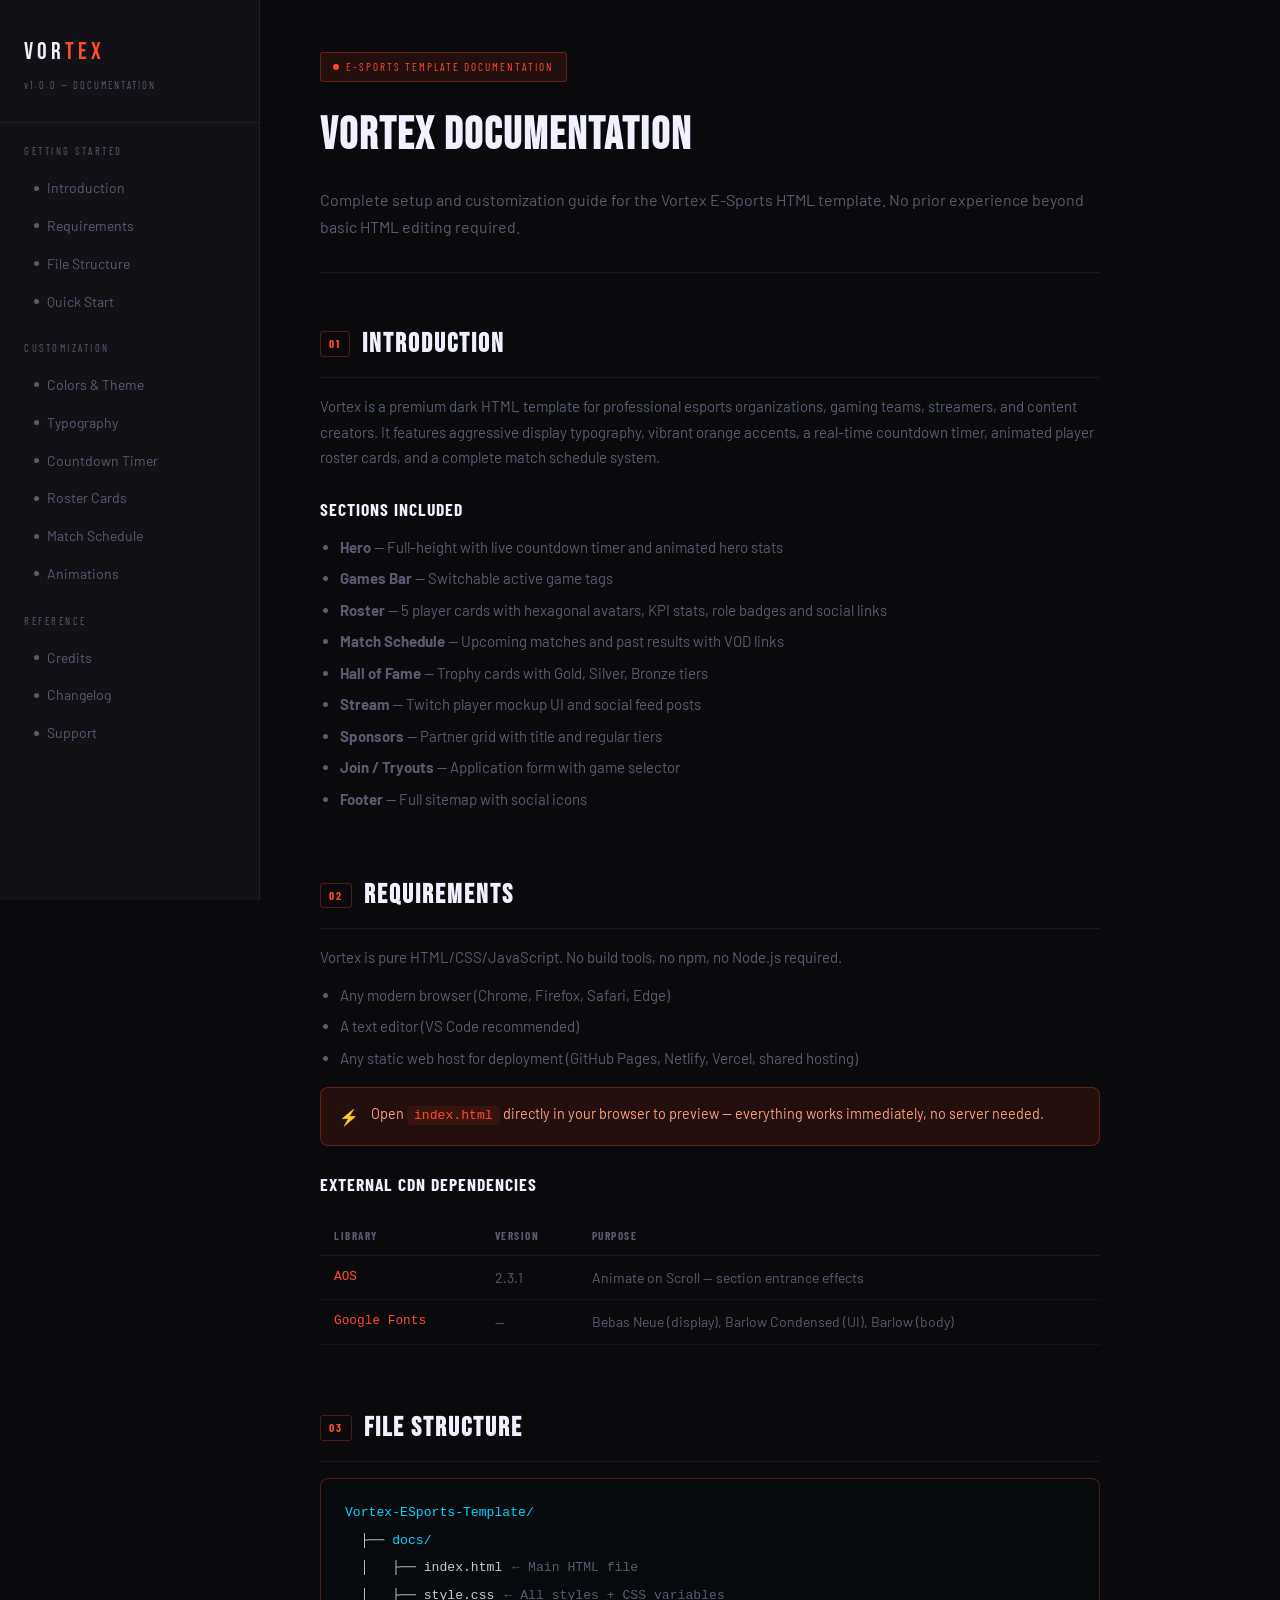
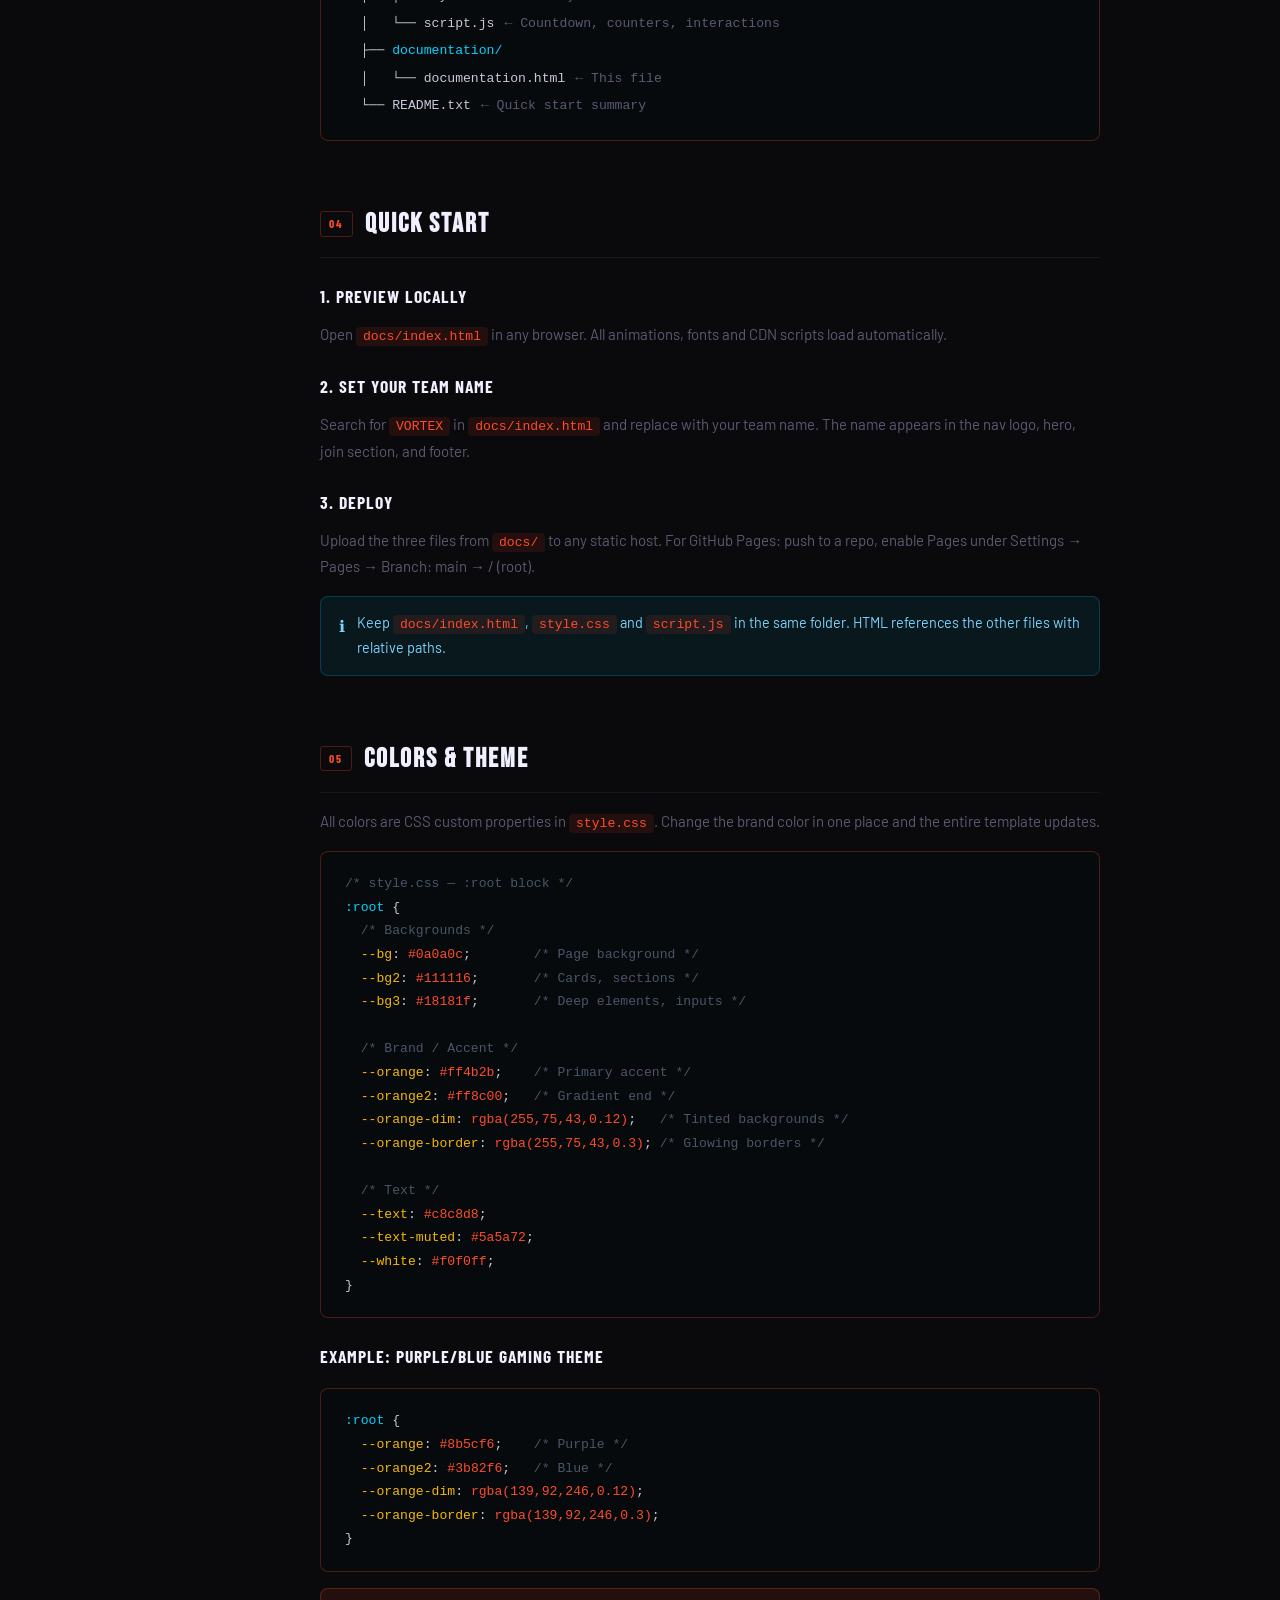
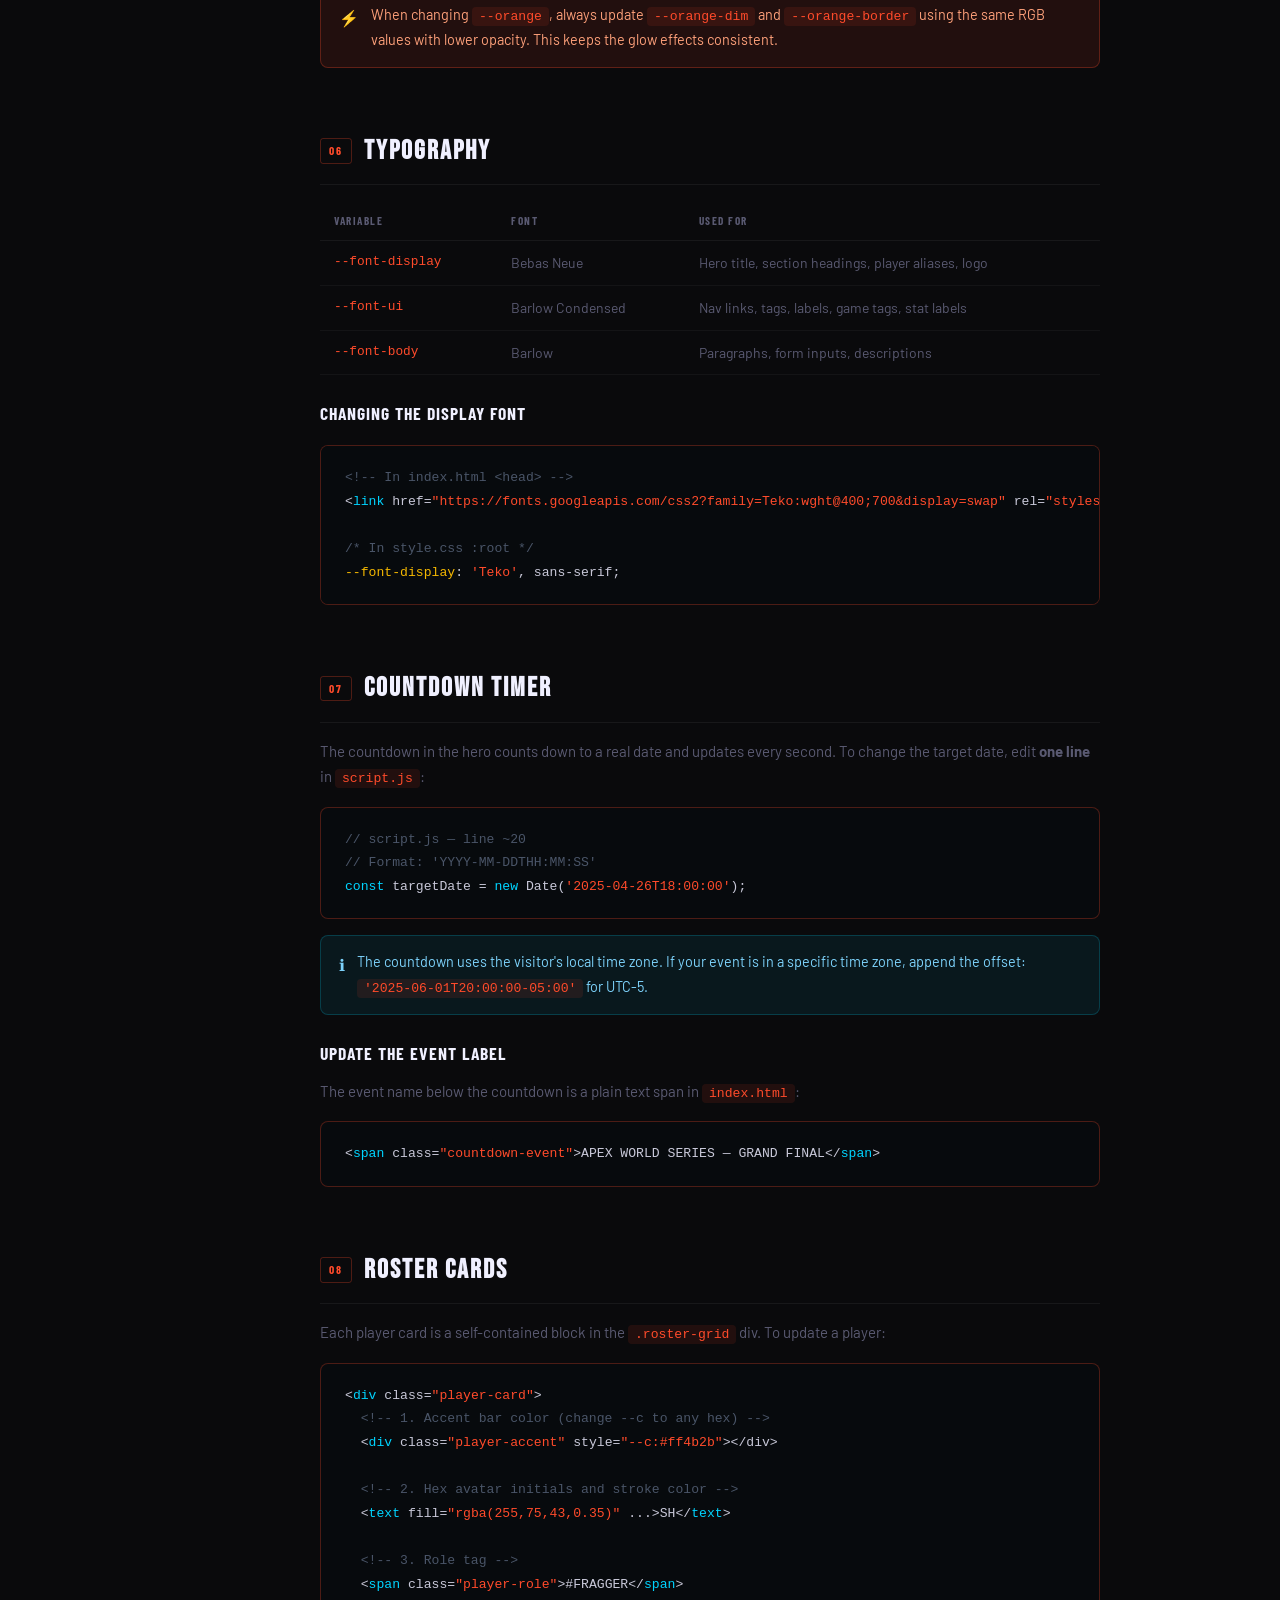
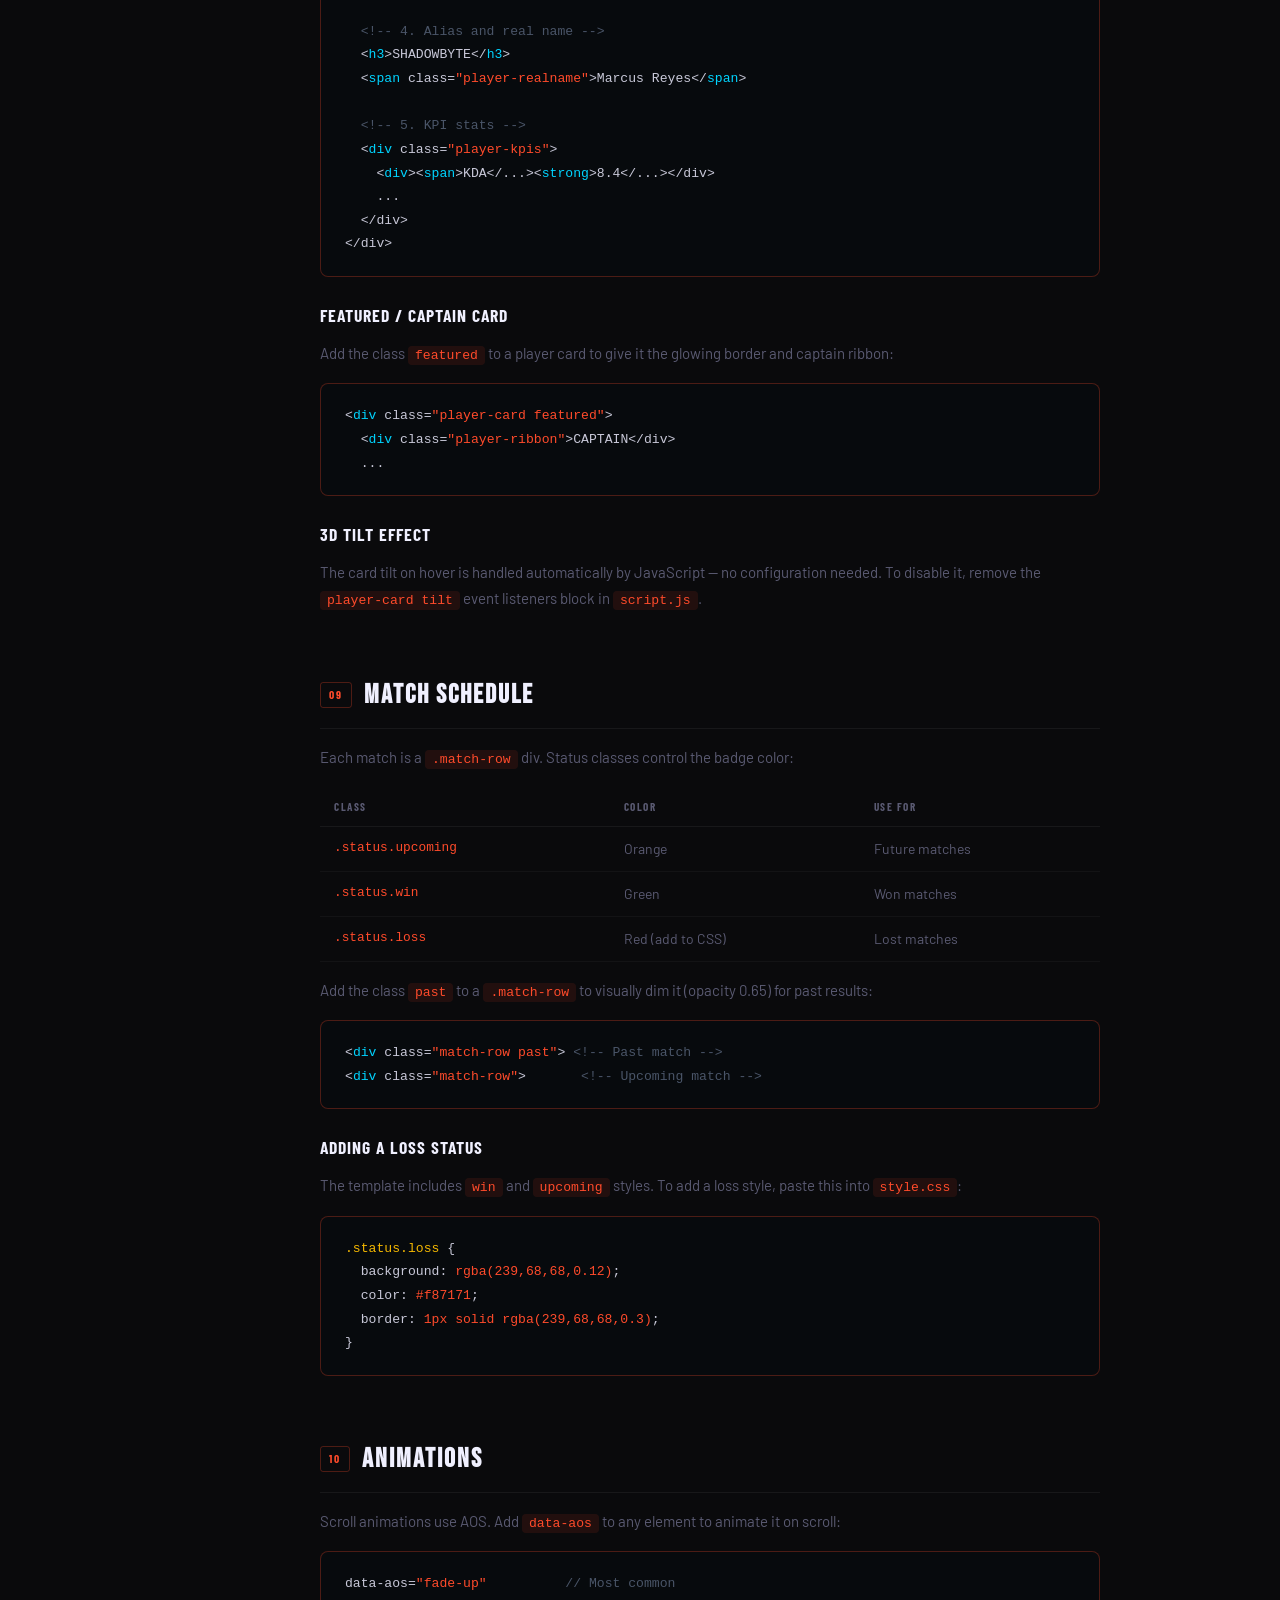
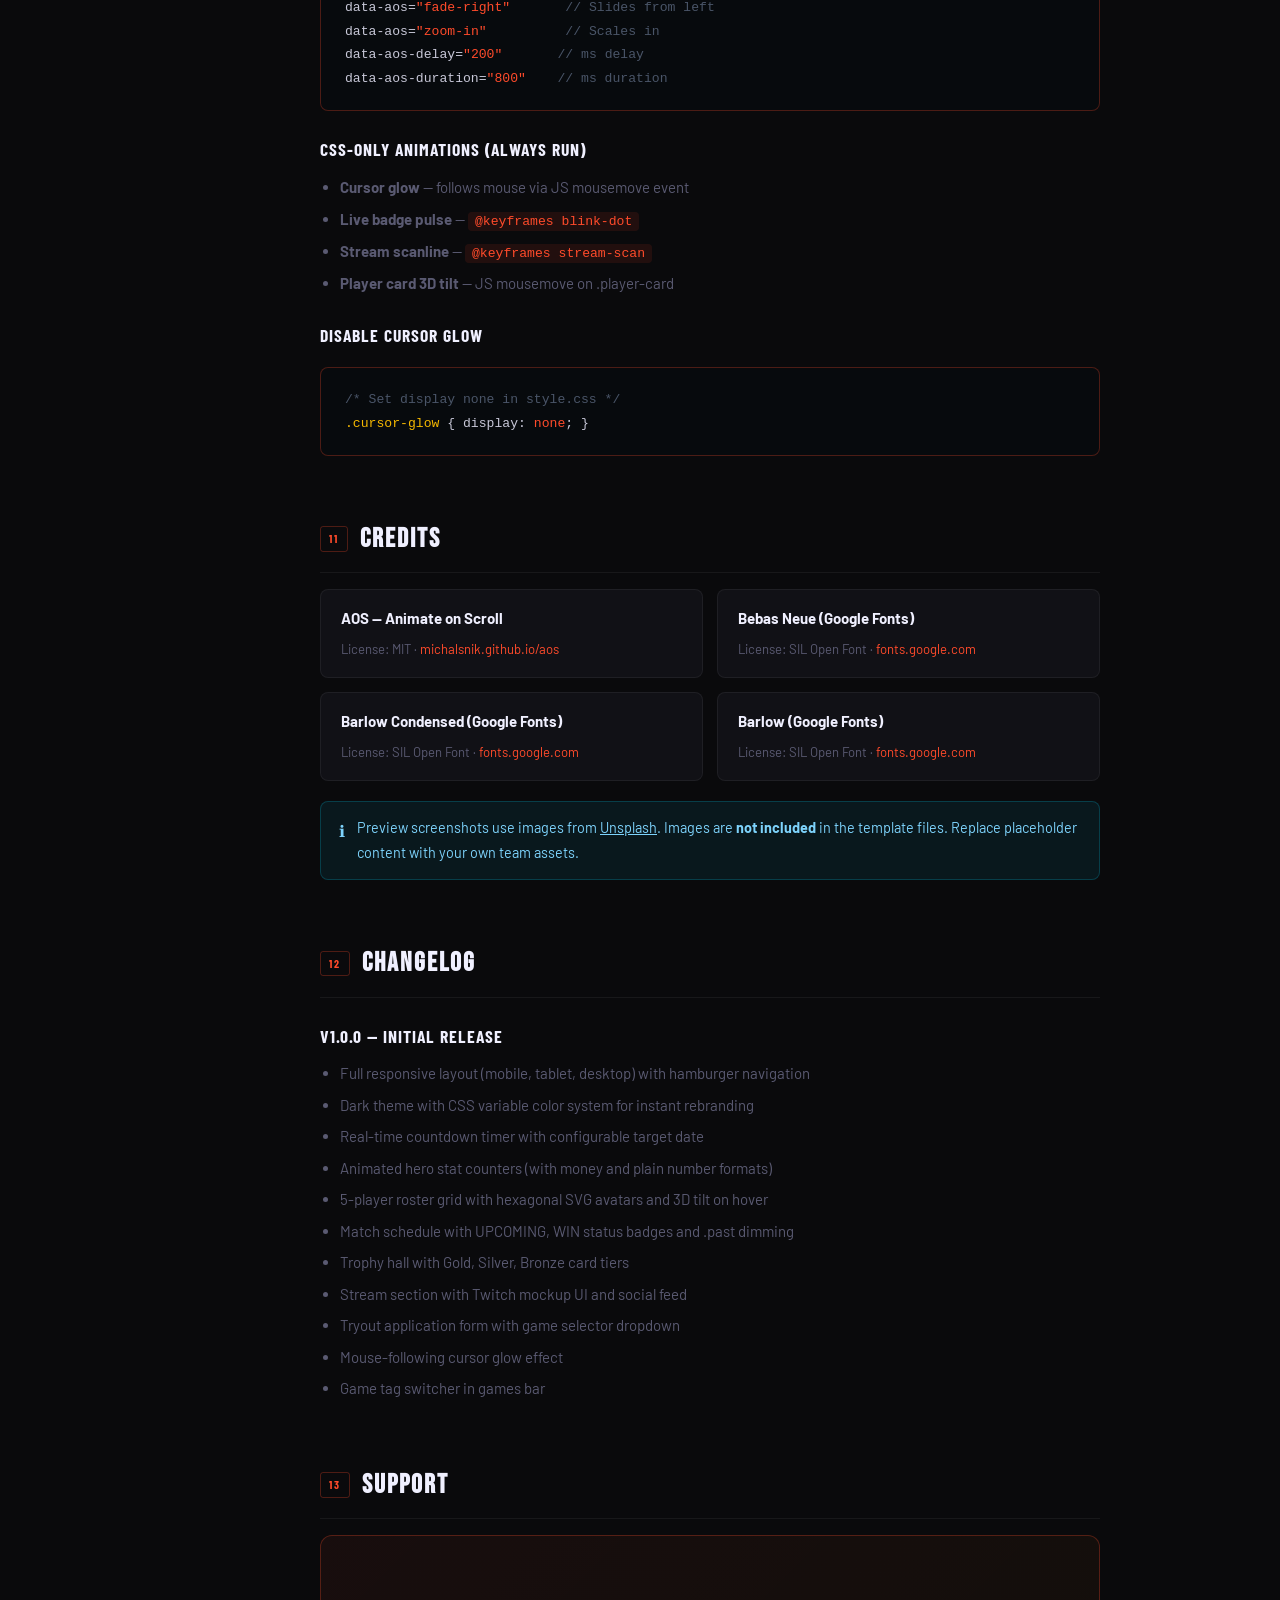
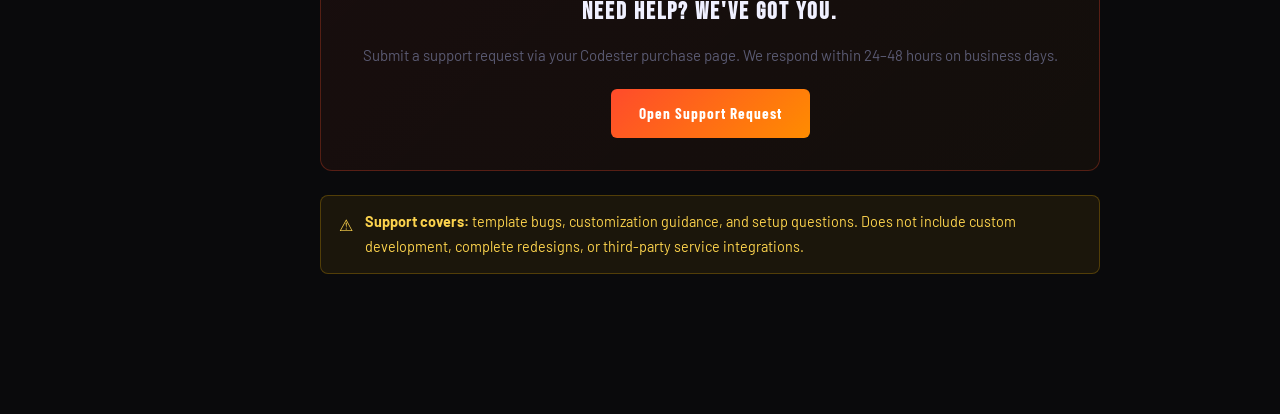
==== documentation/documentation.html @ 40eee5de "upload files" ====
<!DOCTYPE html>
<html lang="en">
<head>
  <meta charset="UTF-8"/>
  <meta name="viewport" content="width=device-width, initial-scale=1.0"/>
  <title>Vortex E-Sports — Documentation</title>
  <link rel="preconnect" href="https://fonts.googleapis.com">
  <link href="https://fonts.googleapis.com/css2?family=Bebas+Neue&family=Barlow+Condensed:wght@400;600;700&family=Barlow:wght@300;400;500&display=swap" rel="stylesheet">
  <style>
    :root {
      --bg: #0a0a0c; --bg2: #111116; --bg3: #18181f;
      --orange: #ff4b2b; --orange2: #ff8c00;
      --orange-dim: rgba(255,75,43,0.1); --orange-border: rgba(255,75,43,0.28);
      --text: #c8c8d8; --text-muted: #5a5a72; --white: #f0f0ff;
      --gold: #f5b800;
    }
    *, *::before, *::after { box-sizing: border-box; margin: 0; padding: 0; }
    html { scroll-behavior: smooth; }
    body { background: var(--bg); color: var(--text); font-family: 'Barlow', sans-serif; font-size: 15px; line-height: 1.7; display: flex; }

    /* Sidebar */
    .sidebar { width: 260px; min-height: 100vh; background: var(--bg2); border-right: 1px solid rgba(255,255,255,0.05); padding: 32px 0; position: fixed; top: 0; left: 0; overflow-y: auto; }
    .sidebar-logo { padding: 0 24px 28px; border-bottom: 1px solid rgba(255,255,255,0.05); margin-bottom: 20px; }
    .sidebar-logo .brand { font-family: 'Bebas Neue', sans-serif; font-size: 1.5rem; letter-spacing: 4px; color: var(--white); }
    .sidebar-logo .brand span { color: var(--orange); }
    .sidebar-logo .ver { font-family: 'Barlow Condensed', sans-serif; font-size: 0.65rem; letter-spacing: 2px; color: var(--text-muted); display: block; margin-top: 4px; }
    .nav-group { padding: 0 24px; }
    .nav-group-title { font-family: 'Barlow Condensed', sans-serif; font-size: 0.65rem; letter-spacing: 2.5px; text-transform: uppercase; color: var(--text-muted); margin: 20px 0 8px; }
    .nav-group a { display: flex; align-items: center; gap: 8px; padding: 7px 10px; border-radius: 5px; color: var(--text-muted); font-size: 0.875rem; text-decoration: none; transition: all 0.2s; }
    .nav-group a .dot { width: 5px; height: 5px; border-radius: 50%; background: currentColor; flex-shrink: 0; }
    .nav-group a:hover { background: var(--orange-dim); color: var(--orange); }

    /* Main */
    .main { margin-left: 260px; flex: 1; padding: 52px 60px 80px; max-width: 900px; }
    .page-header { border-bottom: 1px solid rgba(255,255,255,0.06); padding-bottom: 32px; margin-bottom: 48px; }
    .tag { display: inline-flex; align-items: center; gap: 7px; font-family: 'Barlow Condensed', sans-serif; font-size: 0.7rem; letter-spacing: 2px; color: var(--orange); border: 1px solid var(--orange-border); padding: 4px 12px; border-radius: 3px; background: var(--orange-dim); margin-bottom: 16px; }
    .tag-dot { width: 6px; height: 6px; border-radius: 50%; background: var(--orange); animation: blink 1.5s ease-in-out infinite; }
    @keyframes blink { 0%,100%{opacity:1} 50%{opacity:0.3} }
    .page-header h1 { font-family: 'Bebas Neue', sans-serif; font-size: 2.8rem; letter-spacing: 2px; color: var(--white); margin-bottom: 12px; }
    .page-header p { color: var(--text-muted); font-size: 1rem; }

    /* Sections */
    .doc-section { margin-bottom: 60px; scroll-margin-top: 32px; }
    .doc-section h2 { font-family: 'Bebas Neue', sans-serif; font-size: 1.7rem; letter-spacing: 2px; color: var(--white); margin-bottom: 16px; padding-bottom: 10px; border-bottom: 1px solid rgba(255,255,255,0.06); display: flex; align-items: center; gap: 12px; }
    .doc-section h2 .num { font-family: 'Barlow Condensed', sans-serif; font-size: 0.72rem; letter-spacing: 2px; color: var(--orange); border: 1px solid var(--orange-border); padding: 2px 8px; border-radius: 3px; }
    .doc-section h3 { font-family: 'Barlow Condensed', sans-serif; font-size: 1.1rem; font-weight: 700; letter-spacing: 1px; color: var(--white); margin: 24px 0 10px; text-transform: uppercase; }
    .doc-section p { color: var(--text-muted); margin-bottom: 12px; }
    .doc-section ul, .doc-section ol { padding-left: 20px; color: var(--text-muted); margin-bottom: 12px; }
    .doc-section li { margin-bottom: 6px; }

    pre { background: #070a0d; border: 1px solid var(--orange-border); border-radius: 8px; padding: 20px 24px; overflow-x: auto; margin: 16px 0; font-family: 'Courier New', monospace; font-size: 0.82rem; line-height: 1.8; color: var(--text); }
    code { font-family: 'Courier New', monospace; font-size: 0.82rem; background: var(--orange-dim); color: var(--orange); padding: 2px 7px; border-radius: 4px; }
    pre code { background: none; padding: 0; color: var(--text); }
    .cm { color: #4a5568; } .kw { color: #00d4ff; } .st { color: var(--orange); } .pr { color: #f5b800; }

    .file-tree { background: #070a0d; border: 1px solid var(--orange-border); border-radius: 8px; padding: 20px 24px; font-family: 'Courier New', monospace; font-size: 0.82rem; line-height: 2.1; margin: 16px 0; }
    .ft-folder { color: #00d4ff; } .ft-file { color: var(--text); } .ft-desc { color: var(--text-muted); margin-left: 10px; }

    table { width: 100%; border-collapse: collapse; margin: 16px 0; font-size: 0.875rem; }
    th { font-family: 'Barlow Condensed', sans-serif; font-size: 0.7rem; letter-spacing: 1.5px; text-transform: uppercase; color: var(--text-muted); text-align: left; padding: 10px 14px; border-bottom: 1px solid rgba(255,255,255,0.06); }
    td { padding: 10px 14px; border-bottom: 1px solid rgba(255,255,255,0.04); vertical-align: top; color: var(--text-muted); }
    td:first-child { font-family: 'Courier New', monospace; color: var(--orange); font-size: 0.8rem; }
    tr:hover td { background: rgba(255,255,255,0.015); }

    .callout { display: flex; gap: 12px; align-items: flex-start; padding: 14px 18px; border-radius: 8px; margin: 16px 0; font-size: 0.9rem; }
    .callout-icon { font-size: 1rem; flex-shrink: 0; margin-top: 1px; }
    .callout.info { background: rgba(0,212,255,0.07); border: 1px solid rgba(0,212,255,0.2); color: #7dd3fc; }
    .callout.tip { background: var(--orange-dim); border: 1px solid var(--orange-border); color: #fda07a; }
    .callout.warning { background: rgba(245,184,0,0.07); border: 1px solid rgba(245,184,0,0.25); color: #fcd34d; }

    .credits-grid { display: grid; grid-template-columns: repeat(2,1fr); gap: 14px; margin-top: 16px; }
    .credit-card { background: var(--bg2); border: 1px solid rgba(255,255,255,0.06); border-radius: 8px; padding: 16px 20px; }
    .credit-card strong { display: block; color: var(--white); margin-bottom: 4px; }
    .credit-card span { color: var(--text-muted); font-size: 0.82rem; }
    .credit-card a { color: var(--orange); text-decoration: none; }
    .credit-card a:hover { text-decoration: underline; }

    .support-box { background: linear-gradient(135deg, rgba(255,75,43,0.06), rgba(255,140,0,0.04)); border: 1px solid var(--orange-border); border-radius: 12px; padding: 32px; text-align: center; margin-top: 16px; }
    .support-box h3 { font-family: 'Bebas Neue', sans-serif; font-size: 1.5rem; letter-spacing: 2px; color: var(--white); margin-bottom: 10px; }
    .support-box p { color: var(--text-muted); margin-bottom: 20px; }
    .support-btn { display: inline-flex; align-items: center; gap: 8px; background: linear-gradient(135deg, var(--orange), var(--orange2)); color: #fff; font-family: 'Barlow Condensed', sans-serif; font-weight: 700; letter-spacing: 1px; padding: 12px 28px; border-radius: 6px; text-decoration: none; font-size: 0.95rem; }

    @media (max-width: 768px) { .sidebar { display: none; } .main { margin-left: 0; padding: 32px 24px 60px; } .credits-grid { grid-template-columns: 1fr; } }
  </style>
</head>
<body>

<aside class="sidebar">
  <div class="sidebar-logo">
    <div class="brand">VOR<span>TEX</span></div>
    <span class="ver">v1.0.0 — DOCUMENTATION</span>
  </div>
  <div class="nav-group">
    <div class="nav-group-title">Getting Started</div>
    <a href="#intro"><span class="dot"></span> Introduction</a>
    <a href="#requirements"><span class="dot"></span> Requirements</a>
    <a href="#structure"><span class="dot"></span> File Structure</a>
    <a href="#quickstart"><span class="dot"></span> Quick Start</a>
  </div>
  <div class="nav-group">
    <div class="nav-group-title">Customization</div>
    <a href="#colors"><span class="dot"></span> Colors & Theme</a>
    <a href="#typography"><span class="dot"></span> Typography</a>
    <a href="#countdown"><span class="dot"></span> Countdown Timer</a>
    <a href="#roster"><span class="dot"></span> Roster Cards</a>
    <a href="#matches"><span class="dot"></span> Match Schedule</a>
    <a href="#animations"><span class="dot"></span> Animations</a>
  </div>
  <div class="nav-group">
    <div class="nav-group-title">Reference</div>
    <a href="#credits"><span class="dot"></span> Credits</a>
    <a href="#changelog"><span class="dot"></span> Changelog</a>
    <a href="#support"><span class="dot"></span> Support</a>
  </div>
</aside>

<main class="main">

  <div class="page-header">
    <div class="tag"><span class="tag-dot"></span> E-SPORTS TEMPLATE DOCUMENTATION</div>
    <h1>VORTEX DOCUMENTATION</h1>
    <p>Complete setup and customization guide for the Vortex E-Sports HTML template. No prior experience beyond basic HTML editing required.</p>
  </div>

  <section class="doc-section" id="intro">
    <h2><span class="num">01</span> Introduction</h2>
    <p>Vortex is a premium dark HTML template for professional esports organizations, gaming teams, streamers, and content creators. It features aggressive display typography, vibrant orange accents, a real-time countdown timer, animated player roster cards, and a complete match schedule system.</p>
    <h3>Sections Included</h3>
    <ul>
      <li><strong>Hero</strong> — Full-height with live countdown timer and animated hero stats</li>
      <li><strong>Games Bar</strong> — Switchable active game tags</li>
      <li><strong>Roster</strong> — 5 player cards with hexagonal avatars, KPI stats, role badges and social links</li>
      <li><strong>Match Schedule</strong> — Upcoming matches and past results with VOD links</li>
      <li><strong>Hall of Fame</strong> — Trophy cards with Gold, Silver, Bronze tiers</li>
      <li><strong>Stream</strong> — Twitch player mockup UI and social feed posts</li>
      <li><strong>Sponsors</strong> — Partner grid with title and regular tiers</li>
      <li><strong>Join / Tryouts</strong> — Application form with game selector</li>
      <li><strong>Footer</strong> — Full sitemap with social icons</li>
    </ul>
  </section>

  <section class="doc-section" id="requirements">
    <h2><span class="num">02</span> Requirements</h2>
    <p>Vortex is pure HTML/CSS/JavaScript. No build tools, no npm, no Node.js required.</p>
    <ul>
      <li>Any modern browser (Chrome, Firefox, Safari, Edge)</li>
      <li>A text editor (VS Code recommended)</li>
      <li>Any static web host for deployment (GitHub Pages, Netlify, Vercel, shared hosting)</li>
    </ul>
    <div class="callout tip">
      <span class="callout-icon">⚡</span>
      <span>Open <code>index.html</code> directly in your browser to preview — everything works immediately, no server needed.</span>
    </div>
    <h3>External CDN Dependencies</h3>
    <table>
      <tr><th>Library</th><th>Version</th><th>Purpose</th></tr>
      <tr><td>AOS</td><td>2.3.1</td><td>Animate on Scroll — section entrance effects</td></tr>
      <tr><td>Google Fonts</td><td>—</td><td>Bebas Neue (display), Barlow Condensed (UI), Barlow (body)</td></tr>
    </table>
  </section>

  <section class="doc-section" id="structure">
    <h2><span class="num">03</span> File Structure</h2>
    <div class="file-tree">
      <div><span class="ft-folder">Vortex-ESports-Template/</span></div>
      <div>&nbsp;&nbsp;├── <span class="ft-folder">docs/</span></div>
      <div>&nbsp;&nbsp;│&nbsp;&nbsp;&nbsp;├── <span class="ft-file">index.html</span><span class="ft-desc">← Main HTML file</span></div>
      <div>&nbsp;&nbsp;│&nbsp;&nbsp;&nbsp;├── <span class="ft-file">style.css</span><span class="ft-desc">← All styles + CSS variables</span></div>
      <div>&nbsp;&nbsp;│&nbsp;&nbsp;&nbsp;└── <span class="ft-file">script.js</span><span class="ft-desc">← Countdown, counters, interactions</span></div>
      <div>&nbsp;&nbsp;├── <span class="ft-folder">documentation/</span></div>
      <div>&nbsp;&nbsp;│&nbsp;&nbsp;&nbsp;└── <span class="ft-file">documentation.html</span><span class="ft-desc">← This file</span></div>
      <div>&nbsp;&nbsp;└── <span class="ft-file">README.txt</span><span class="ft-desc">← Quick start summary</span></div>
    </div>
  </section>

  <section class="doc-section" id="quickstart">
    <h2><span class="num">04</span> Quick Start</h2>
    <h3>1. Preview locally</h3>
    <p>Open <code>docs/index.html</code> in any browser. All animations, fonts and CDN scripts load automatically.</p>
    <h3>2. Set your team name</h3>
    <p>Search for <code>VORTEX</code> in <code>docs/index.html</code> and replace with your team name. The name appears in the nav logo, hero, join section, and footer.</p>
    <h3>3. Deploy</h3>
    <p>Upload the three files from <code>docs/</code> to any static host. For GitHub Pages: push to a repo, enable Pages under Settings → Pages → Branch: main → / (root).</p>
    <div class="callout info">
      <span class="callout-icon">ℹ</span>
      <span>Keep <code>docs/index.html</code>, <code>style.css</code> and <code>script.js</code> in the same folder. HTML references the other files with relative paths.</span>
    </div>
  </section>

  <section class="doc-section" id="colors">
    <h2><span class="num">05</span> Colors & Theme</h2>
    <p>All colors are CSS custom properties in <code>style.css</code>. Change the brand color in one place and the entire template updates.</p>
    <pre><span class="cm">/* style.css — :root block */</span>
<span class="kw">:root</span> {
  <span class="cm">/* Backgrounds */</span>
  <span class="pr">--bg</span>: <span class="st">#0a0a0c</span>;        <span class="cm">/* Page background */</span>
  <span class="pr">--bg2</span>: <span class="st">#111116</span>;       <span class="cm">/* Cards, sections */</span>
  <span class="pr">--bg3</span>: <span class="st">#18181f</span>;       <span class="cm">/* Deep elements, inputs */</span>

  <span class="cm">/* Brand / Accent */</span>
  <span class="pr">--orange</span>: <span class="st">#ff4b2b</span>;    <span class="cm">/* Primary accent */</span>
  <span class="pr">--orange2</span>: <span class="st">#ff8c00</span>;   <span class="cm">/* Gradient end */</span>
  <span class="pr">--orange-dim</span>: <span class="st">rgba(255,75,43,0.12)</span>;   <span class="cm">/* Tinted backgrounds */</span>
  <span class="pr">--orange-border</span>: <span class="st">rgba(255,75,43,0.3)</span>; <span class="cm">/* Glowing borders */</span>

  <span class="cm">/* Text */</span>
  <span class="pr">--text</span>: <span class="st">#c8c8d8</span>;
  <span class="pr">--text-muted</span>: <span class="st">#5a5a72</span>;
  <span class="pr">--white</span>: <span class="st">#f0f0ff</span>;
}</pre>
    <h3>Example: Purple/Blue gaming theme</h3>
    <pre><span class="kw">:root</span> {
  <span class="pr">--orange</span>: <span class="st">#8b5cf6</span>;    <span class="cm">/* Purple */</span>
  <span class="pr">--orange2</span>: <span class="st">#3b82f6</span>;   <span class="cm">/* Blue */</span>
  <span class="pr">--orange-dim</span>: <span class="st">rgba(139,92,246,0.12)</span>;
  <span class="pr">--orange-border</span>: <span class="st">rgba(139,92,246,0.3)</span>;
}</pre>
    <div class="callout tip">
      <span class="callout-icon">⚡</span>
      <span>When changing <code>--orange</code>, always update <code>--orange-dim</code> and <code>--orange-border</code> using the same RGB values with lower opacity. This keeps the glow effects consistent.</span>
    </div>
  </section>

  <section class="doc-section" id="typography">
    <h2><span class="num">06</span> Typography</h2>
    <table>
      <tr><th>Variable</th><th>Font</th><th>Used for</th></tr>
      <tr><td>--font-display</td><td>Bebas Neue</td><td>Hero title, section headings, player aliases, logo</td></tr>
      <tr><td>--font-ui</td><td>Barlow Condensed</td><td>Nav links, tags, labels, game tags, stat labels</td></tr>
      <tr><td>--font-body</td><td>Barlow</td><td>Paragraphs, form inputs, descriptions</td></tr>
    </table>
    <h3>Changing the display font</h3>
    <pre><span class="cm">&lt;!-- In index.html &lt;head&gt; --&gt;</span>
&lt;<span class="kw">link</span> href=<span class="st">"https://fonts.googleapis.com/css2?family=Teko:wght@400;700&display=swap"</span> rel=<span class="st">"stylesheet"</span>&gt;

<span class="cm">/* In style.css :root */</span>
<span class="pr">--font-display</span>: <span class="st">'Teko'</span>, sans-serif;</pre>
  </section>

  <section class="doc-section" id="countdown">
    <h2><span class="num">07</span> Countdown Timer</h2>
    <p>The countdown in the hero counts down to a real date and updates every second. To change the target date, edit <strong>one line</strong> in <code>script.js</code>:</p>
    <pre><span class="cm">// script.js — line ~20</span>
<span class="cm">// Format: 'YYYY-MM-DDTHH:MM:SS'</span>
<span class="kw">const</span> targetDate = <span class="kw">new</span> Date(<span class="st">'2025-04-26T18:00:00'</span>);</pre>
    <div class="callout info">
      <span class="callout-icon">ℹ</span>
      <span>The countdown uses the visitor's local time zone. If your event is in a specific time zone, append the offset: <code>'2025-06-01T20:00:00-05:00'</code> for UTC-5.</span>
    </div>
    <h3>Update the event label</h3>
    <p>The event name below the countdown is a plain text span in <code>index.html</code>:</p>
    <pre>&lt;<span class="kw">span</span> class=<span class="st">"countdown-event"</span>&gt;APEX WORLD SERIES — GRAND FINAL&lt;/<span class="kw">span</span>&gt;</pre>
  </section>

  <section class="doc-section" id="roster">
    <h2><span class="num">08</span> Roster Cards</h2>
    <p>Each player card is a self-contained block in the <code>.roster-grid</code> div. To update a player:</p>
    <pre>&lt;<span class="kw">div</span> class=<span class="st">"player-card"</span>&gt;
  <span class="cm">&lt;!-- 1. Accent bar color (change --c to any hex) --&gt;</span>
  &lt;<span class="kw">div</span> class=<span class="st">"player-accent"</span> style=<span class="st">"--c:#ff4b2b"</span>&gt;&lt;/div&gt;

  <span class="cm">&lt;!-- 2. Hex avatar initials and stroke color --&gt;</span>
  &lt;<span class="kw">text</span> fill=<span class="st">"rgba(255,75,43,0.35)"</span> ...&gt;SH&lt;/<span class="kw">text</span>&gt;

  <span class="cm">&lt;!-- 3. Role tag --&gt;</span>
  &lt;<span class="kw">span</span> class=<span class="st">"player-role"</span>&gt;#FRAGGER&lt;/<span class="kw">span</span>&gt;

  <span class="cm">&lt;!-- 4. Alias and real name --&gt;</span>
  &lt;<span class="kw">h3</span>&gt;SHADOWBYTE&lt;/<span class="kw">h3</span>&gt;
  &lt;<span class="kw">span</span> class=<span class="st">"player-realname"</span>&gt;Marcus Reyes&lt;/<span class="kw">span</span>&gt;

  <span class="cm">&lt;!-- 5. KPI stats --&gt;</span>
  &lt;<span class="kw">div</span> class=<span class="st">"player-kpis"</span>&gt;
    &lt;<span class="kw">div</span>&gt;&lt;<span class="kw">span</span>&gt;KDA&lt;/...&gt;&lt;<span class="kw">strong</span>&gt;8.4&lt;/...&gt;&lt;/div&gt;
    ...
  &lt;/div&gt;
&lt;/div&gt;</pre>
    <h3>Featured / Captain card</h3>
    <p>Add the class <code>featured</code> to a player card to give it the glowing border and captain ribbon:</p>
    <pre>&lt;<span class="kw">div</span> class=<span class="st">"player-card featured"</span>&gt;
  &lt;<span class="kw">div</span> class=<span class="st">"player-ribbon"</span>&gt;CAPTAIN&lt;/div&gt;
  ...</pre>
    <h3>3D Tilt effect</h3>
    <p>The card tilt on hover is handled automatically by JavaScript — no configuration needed. To disable it, remove the <code>player-card tilt</code> event listeners block in <code>script.js</code>.</p>
  </section>

  <section class="doc-section" id="matches">
    <h2><span class="num">09</span> Match Schedule</h2>
    <p>Each match is a <code>.match-row</code> div. Status classes control the badge color:</p>
    <table>
      <tr><th>Class</th><th>Color</th><th>Use for</th></tr>
      <tr><td>.status.upcoming</td><td>Orange</td><td>Future matches</td></tr>
      <tr><td>.status.win</td><td>Green</td><td>Won matches</td></tr>
      <tr><td>.status.loss</td><td>Red (add to CSS)</td><td>Lost matches</td></tr>
    </table>
    <p>Add the class <code>past</code> to a <code>.match-row</code> to visually dim it (opacity 0.65) for past results:</p>
    <pre>&lt;<span class="kw">div</span> class=<span class="st">"match-row past"</span>&gt; <span class="cm">&lt;!-- Past match --&gt;</span>
&lt;<span class="kw">div</span> class=<span class="st">"match-row"</span>&gt;       <span class="cm">&lt;!-- Upcoming match --&gt;</span></pre>
    <h3>Adding a loss status</h3>
    <p>The template includes <code>win</code> and <code>upcoming</code> styles. To add a loss style, paste this into <code>style.css</code>:</p>
    <pre><span class="pr">.status.loss</span> {
  background: <span class="st">rgba(239,68,68,0.12)</span>;
  color: <span class="st">#f87171</span>;
  border: <span class="st">1px solid rgba(239,68,68,0.3)</span>;
}</pre>
  </section>

  <section class="doc-section" id="animations">
    <h2><span class="num">10</span> Animations</h2>
    <p>Scroll animations use AOS. Add <code>data-aos</code> to any element to animate it on scroll:</p>
    <pre>data-aos=<span class="st">"fade-up"</span>          <span class="cm">// Most common</span>
data-aos=<span class="st">"fade-right"</span>       <span class="cm">// Slides from left</span>
data-aos=<span class="st">"zoom-in"</span>          <span class="cm">// Scales in</span>
data-aos-delay=<span class="st">"200"</span>       <span class="cm">// ms delay</span>
data-aos-duration=<span class="st">"800"</span>    <span class="cm">// ms duration</span></pre>
    <h3>CSS-only animations (always run)</h3>
    <ul>
      <li><strong>Cursor glow</strong> — follows mouse via JS mousemove event</li>
      <li><strong>Live badge pulse</strong> — <code>@keyframes blink-dot</code></li>
      <li><strong>Stream scanline</strong> — <code>@keyframes stream-scan</code></li>
      <li><strong>Player card 3D tilt</strong> — JS mousemove on .player-card</li>
    </ul>
    <h3>Disable cursor glow</h3>
    <pre><span class="cm">/* Set display none in style.css */</span>
<span class="pr">.cursor-glow</span> { display: <span class="st">none</span>; }</pre>
  </section>

  <section class="doc-section" id="credits">
    <h2><span class="num">11</span> Credits</h2>
    <div class="credits-grid">
      <div class="credit-card"><strong>AOS — Animate on Scroll</strong><span>License: MIT · <a href="https://michalsnik.github.io/aos/" target="_blank">michalsnik.github.io/aos</a></span></div>
      <div class="credit-card"><strong>Bebas Neue (Google Fonts)</strong><span>License: SIL Open Font · <a href="https://fonts.google.com/specimen/Bebas+Neue" target="_blank">fonts.google.com</a></span></div>
      <div class="credit-card"><strong>Barlow Condensed (Google Fonts)</strong><span>License: SIL Open Font · <a href="https://fonts.google.com/specimen/Barlow+Condensed" target="_blank">fonts.google.com</a></span></div>
      <div class="credit-card"><strong>Barlow (Google Fonts)</strong><span>License: SIL Open Font · <a href="https://fonts.google.com/specimen/Barlow" target="_blank">fonts.google.com</a></span></div>
    </div>
    <div class="callout info" style="margin-top:20px">
      <span class="callout-icon">ℹ</span>
      <span>Preview screenshots use images from <a href="https://unsplash.com" style="color:#7dd3fc">Unsplash</a>. Images are <strong>not included</strong> in the template files. Replace placeholder content with your own team assets.</span>
    </div>
  </section>

  <section class="doc-section" id="changelog">
    <h2><span class="num">12</span> Changelog</h2>
    <h3>v1.0.0 — Initial Release</h3>
    <ul>
      <li>Full responsive layout (mobile, tablet, desktop) with hamburger navigation</li>
      <li>Dark theme with CSS variable color system for instant rebranding</li>
      <li>Real-time countdown timer with configurable target date</li>
      <li>Animated hero stat counters (with money and plain number formats)</li>
      <li>5-player roster grid with hexagonal SVG avatars and 3D tilt on hover</li>
      <li>Match schedule with UPCOMING, WIN status badges and .past dimming</li>
      <li>Trophy hall with Gold, Silver, Bronze card tiers</li>
      <li>Stream section with Twitch mockup UI and social feed</li>
      <li>Tryout application form with game selector dropdown</li>
      <li>Mouse-following cursor glow effect</li>
      <li>Game tag switcher in games bar</li>
    </ul>
  </section>

  <section class="doc-section" id="support">
    <h2><span class="num">13</span> Support</h2>
    <div class="support-box">
      <h3>NEED HELP? WE'VE GOT YOU.</h3>
      <p>Submit a support request via your Codester purchase page. We respond within 24–48 hours on business days.</p>
      <a href="https://www.codester.com" class="support-btn">Open Support Request</a>
    </div>
    <div class="callout warning" style="margin-top:24px">
      <span class="callout-icon">⚠</span>
      <span><strong>Support covers:</strong> template bugs, customization guidance, and setup questions. Does not include custom development, complete redesigns, or third-party service integrations.</span>
    </div>
  </section>

</main>
</body>
</html>
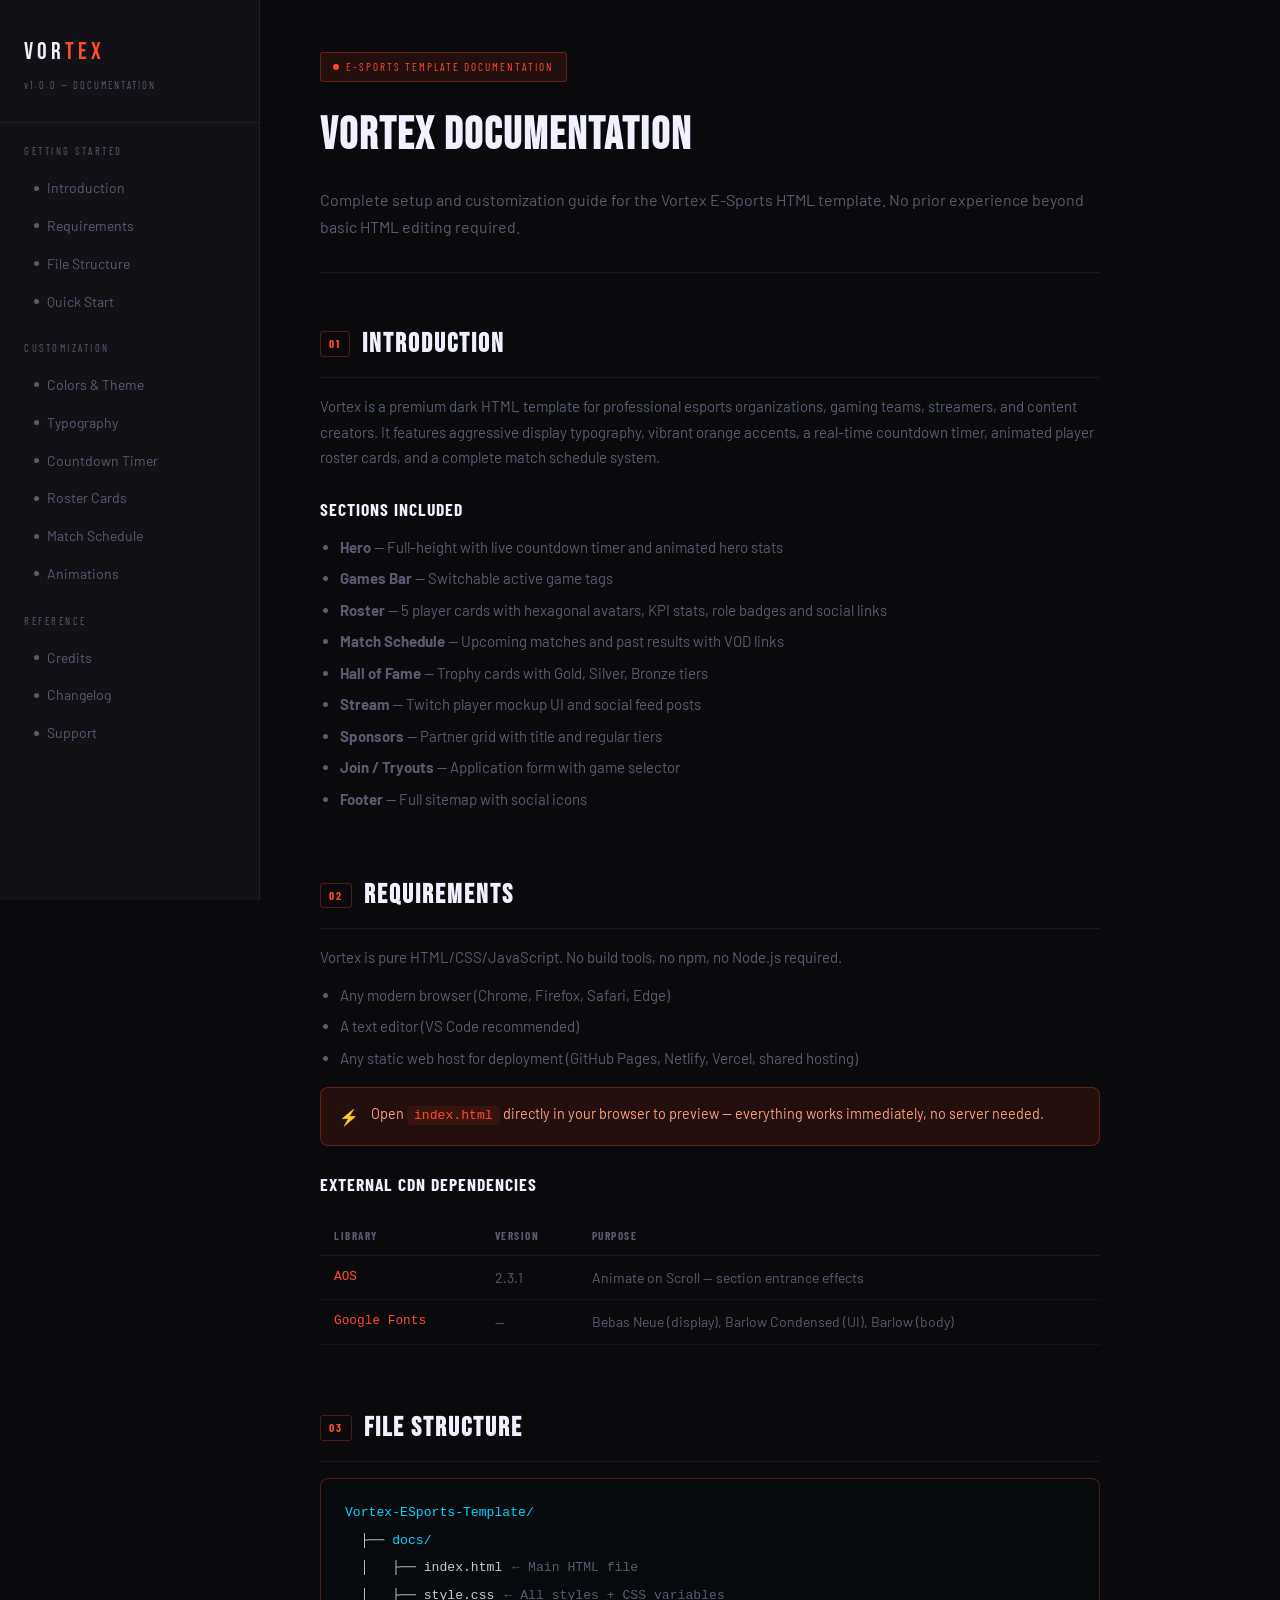
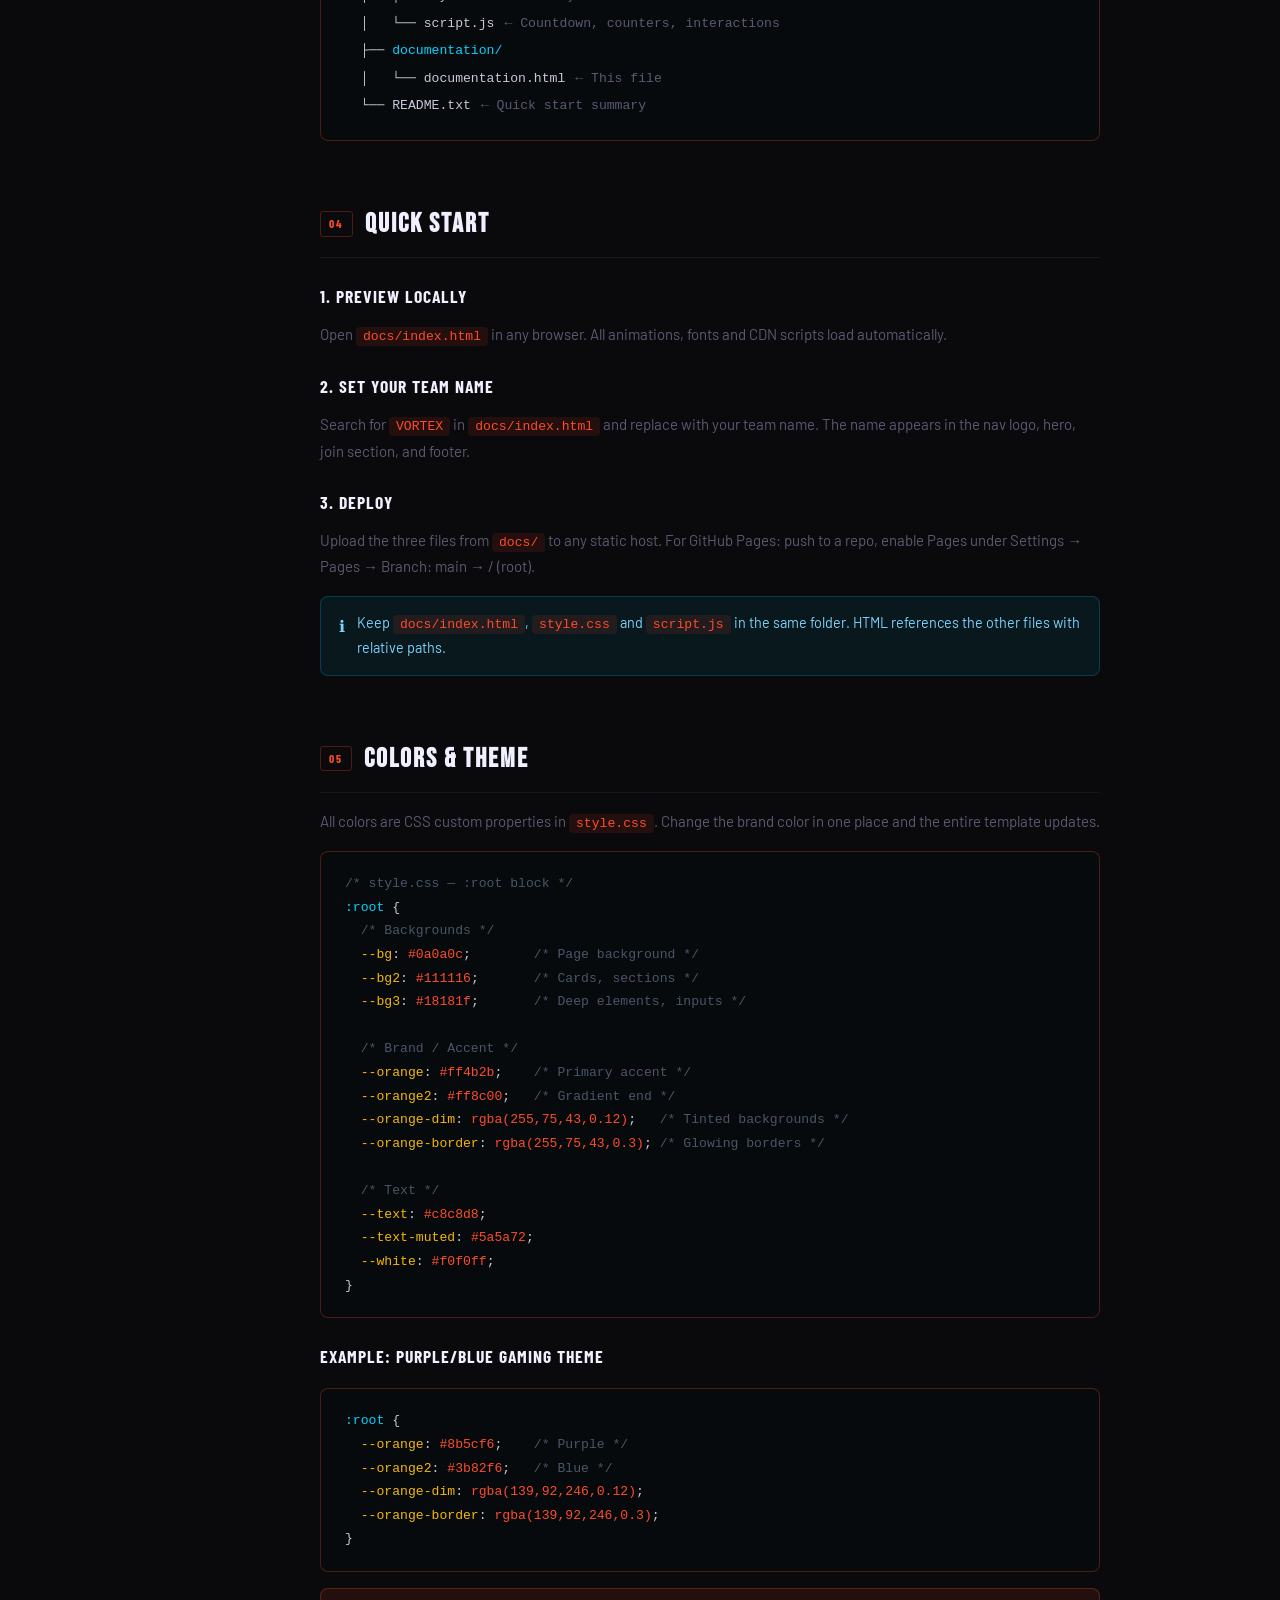
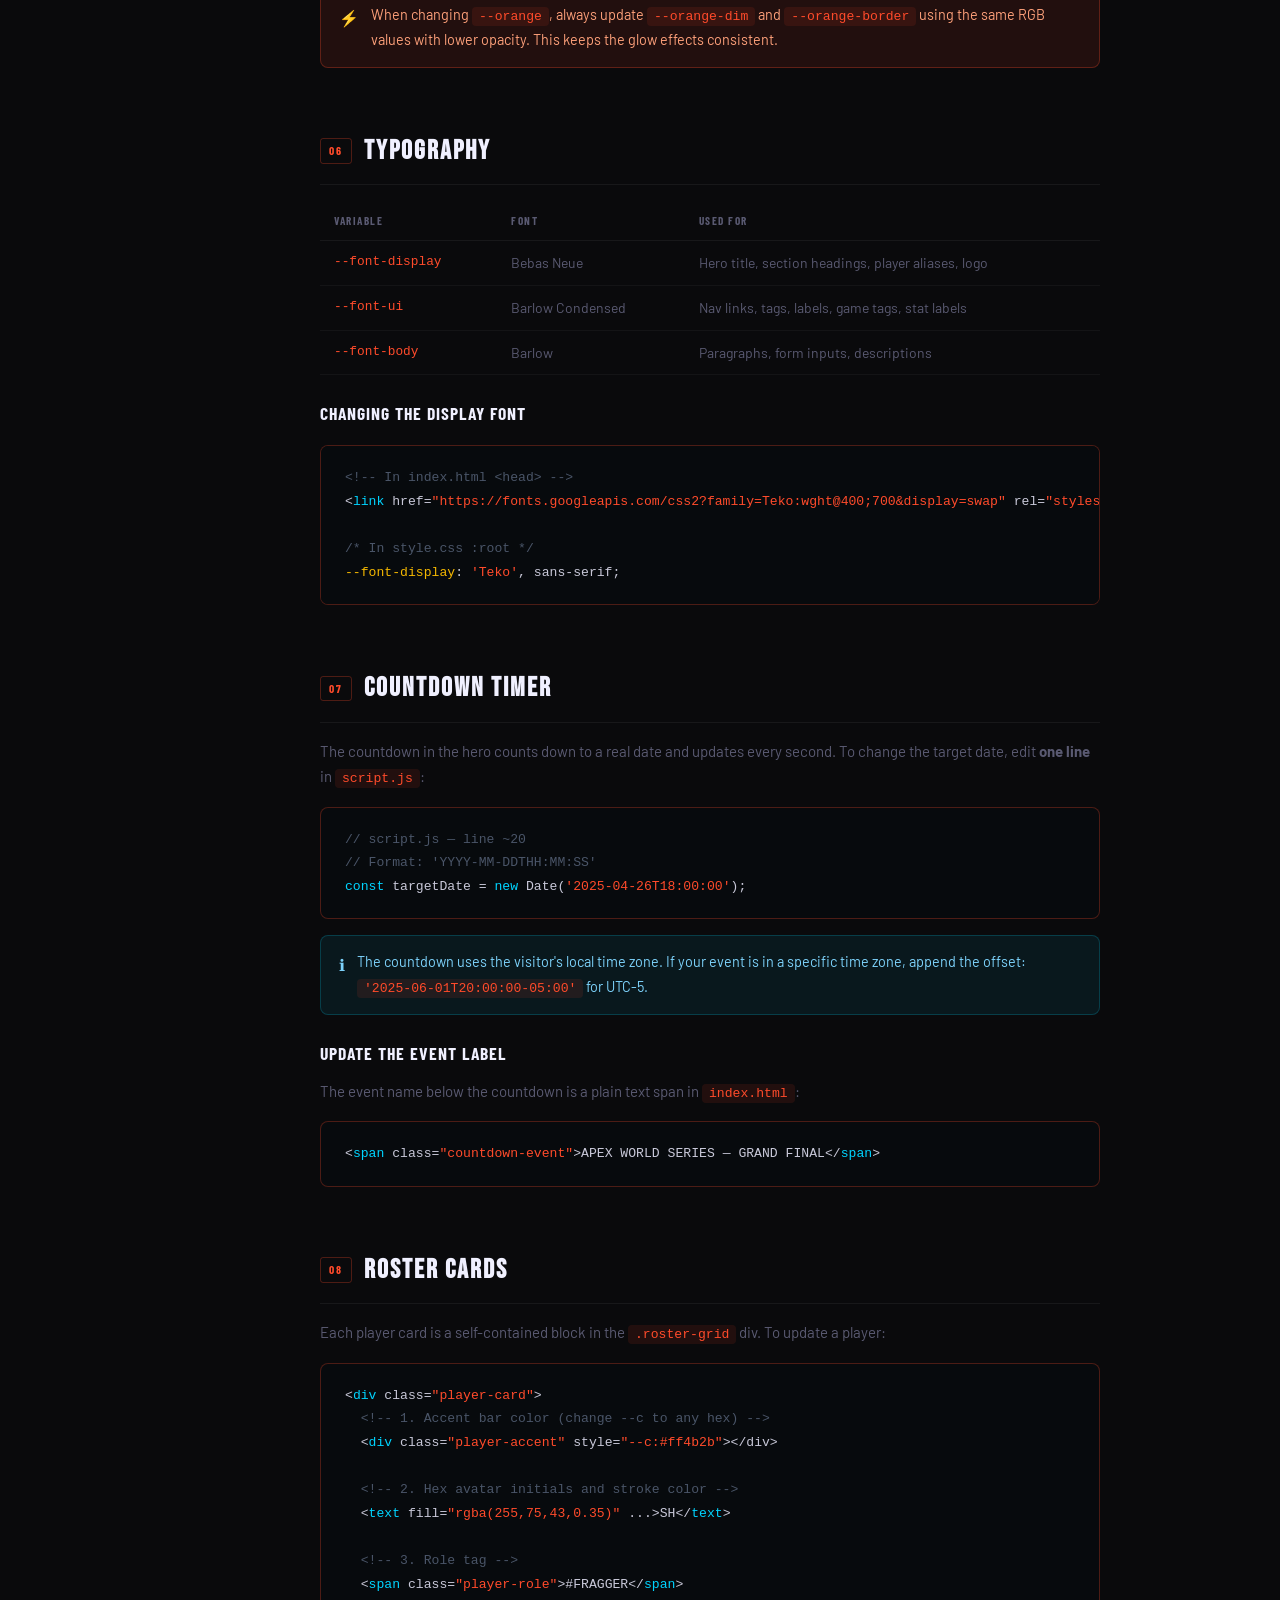
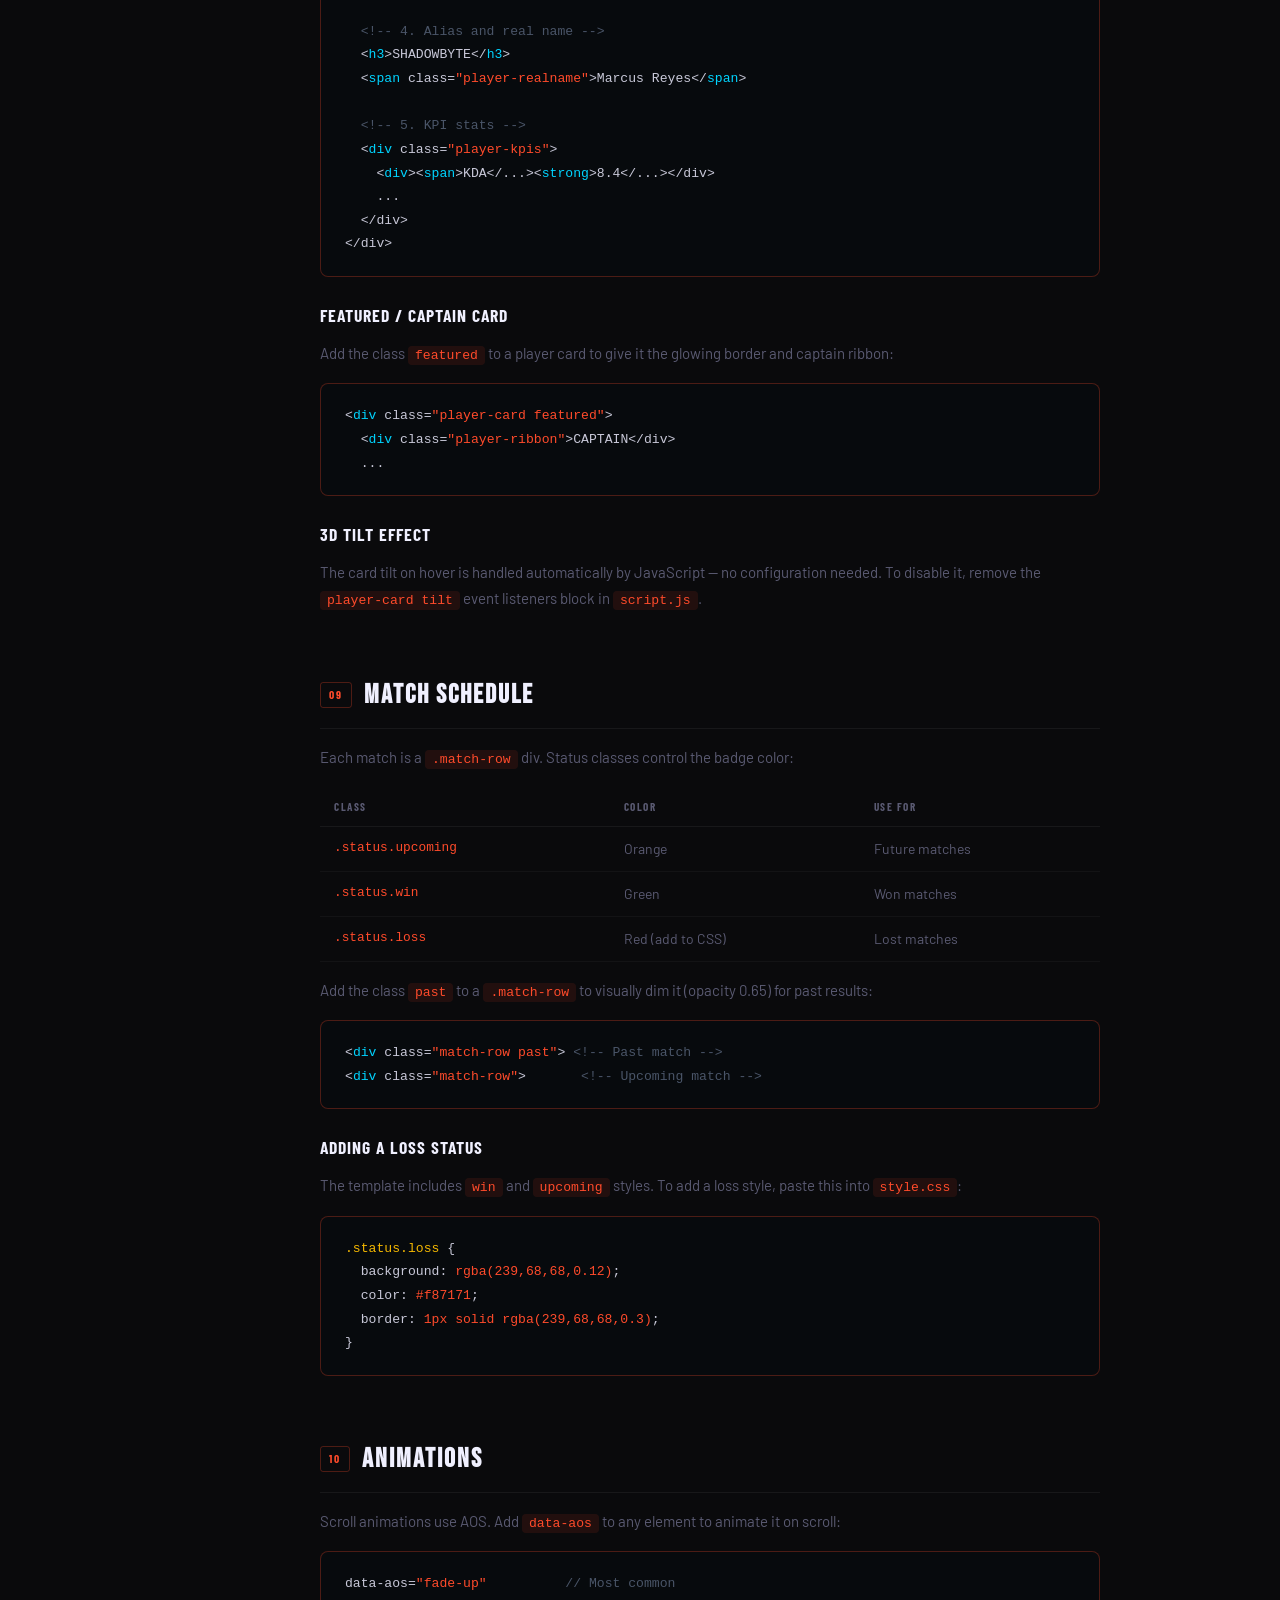
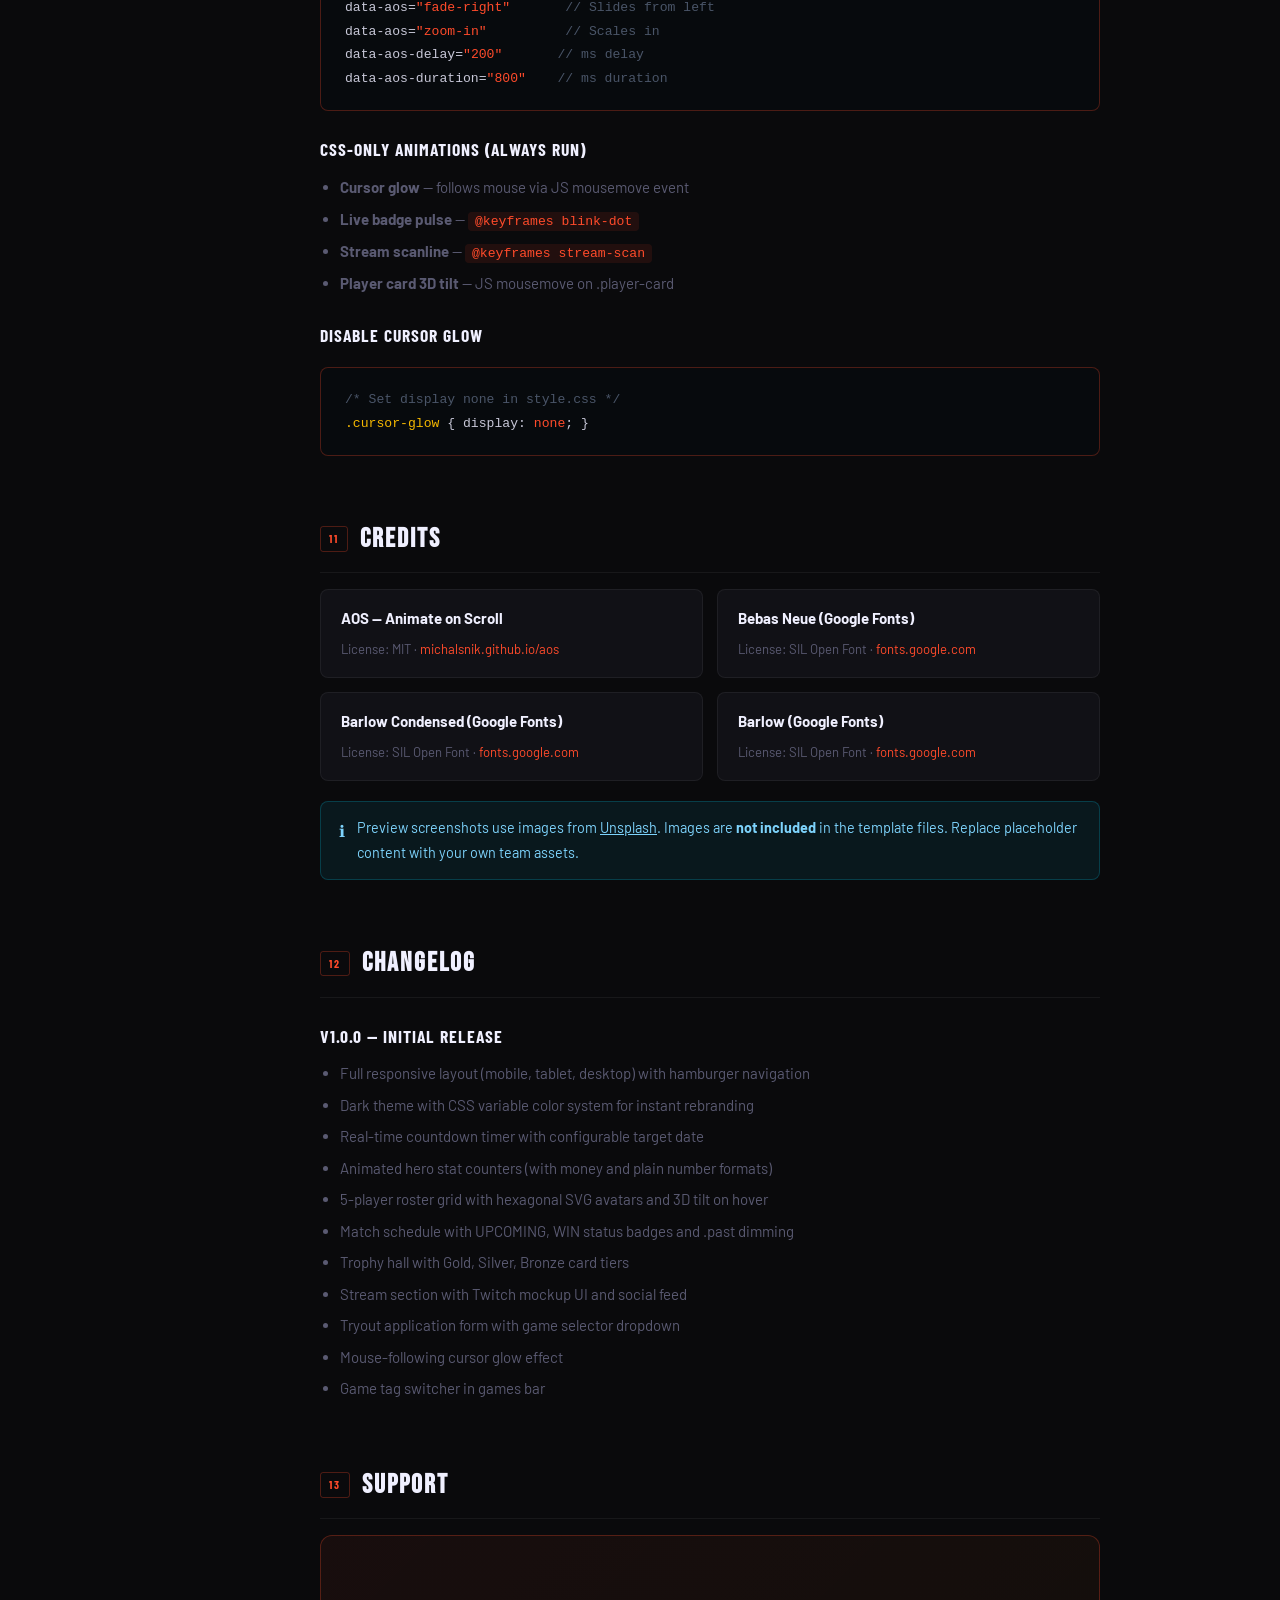
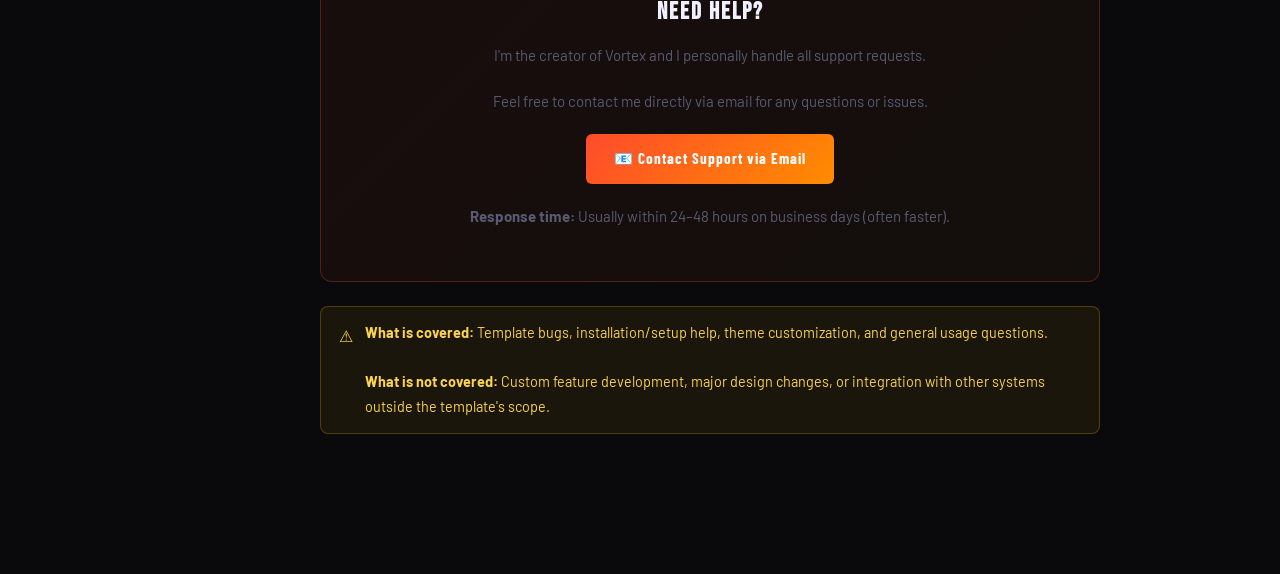
==== commit 810b6892: "Update files" ====
--- a/documentation/documentation.html
+++ b/documentation/documentation.html
@@ -359,14 +359,27 @@
 
   <section class="doc-section" id="support">
     <h2><span class="num">13</span> Support</h2>
+    
     <div class="support-box">
-      <h3>NEED HELP? WE'VE GOT YOU.</h3>
-      <p>Submit a support request via your Codester purchase page. We respond within 24–48 hours on business days.</p>
-      <a href="https://www.codester.com" class="support-btn">Open Support Request</a>
-    </div>
+      <h3>Need help?</h3>
+      <p>I'm the creator of Vortex and I personally handle all support requests.</p>
+      <p>Feel free to contact me directly via email for any questions or issues.</p>
+      
+      <div style="margin: 20px 0;">
+        <a href="mailto:josejavierem@gmail.com" class="support-btn">
+          📧 Contact Support via Email
+        </a>
+      </div>
+      
+      <p><strong>Response time:</strong> Usually within 24–48 hours on business days (often faster).</p>
+    </div>
+
     <div class="callout warning" style="margin-top:24px">
       <span class="callout-icon">⚠</span>
-      <span><strong>Support covers:</strong> template bugs, customization guidance, and setup questions. Does not include custom development, complete redesigns, or third-party service integrations.</span>
+      <span>
+        <strong>What is covered:</strong> Template bugs, installation/setup help, theme customization, and general usage questions.<br><br>
+        <strong>What is not covered:</strong> Custom feature development, major design changes, or integration with other systems outside the template's scope.
+      </span>
     </div>
   </section>
 
